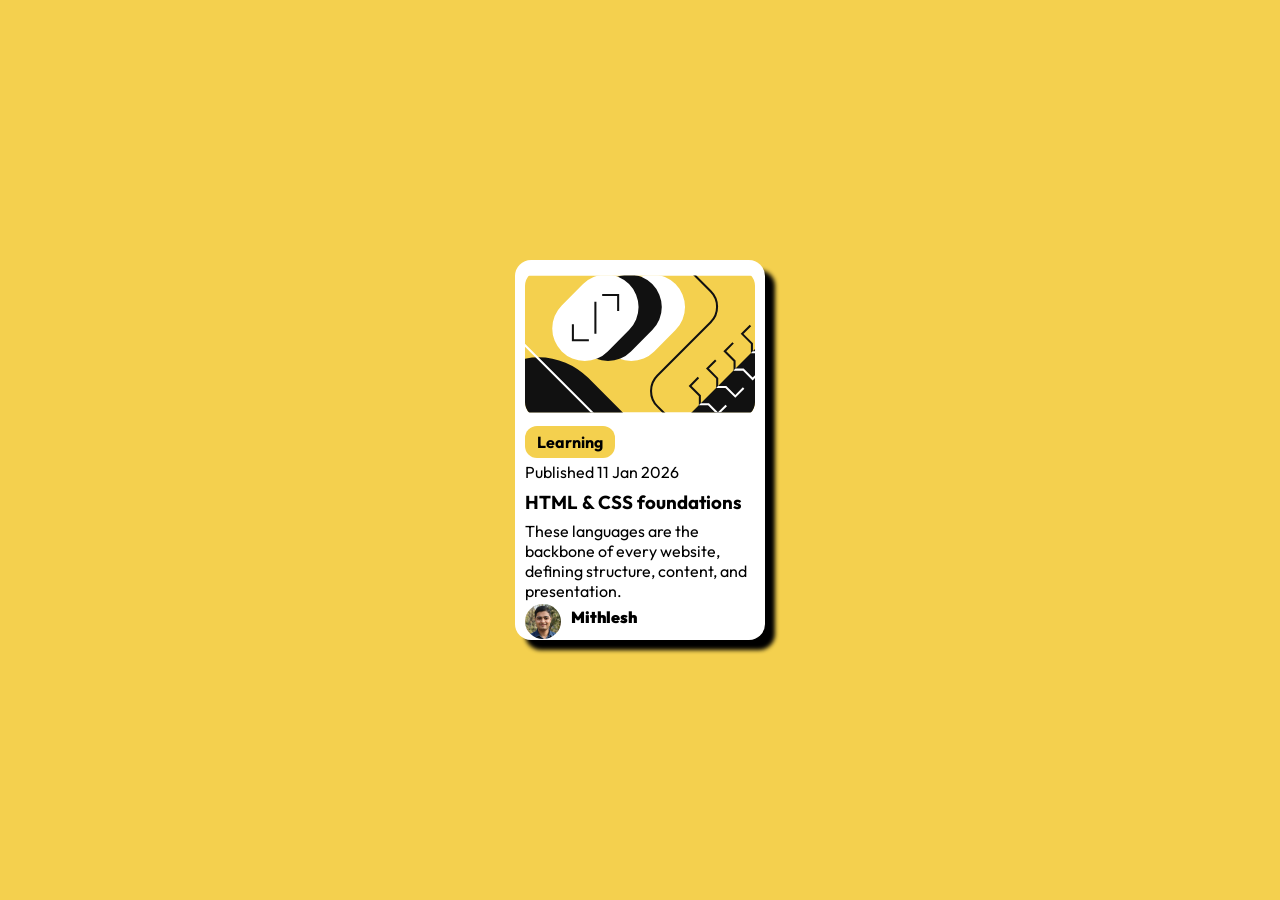
==== Blog Review - Card/index.html @ 5bf2940b "Hardcore" ====
<!DOCTYPE html>
<html lang="en">
  <head>
    <meta charset="UTF-8" />
    <meta name="viewport" content="width=device-width, initial-scale=1.0" />
    <title>Blog preview card</title>
    <link rel="stylesheet" href="style.css" />
  </head>
  <body>
    <div class="card">
      <img class="main" src="assets/images/illustration-article.svg" alt="">
      <div class="_tag">Learning</div>
      <div class="_date">Published 11 Jan 2026</div>
      <h3>HTML & CSS foundations</h3>
      <p>
        These languages are the backbone of every website, defining structure,
        content, and presentation.
      </p>
      <div class="author">
        <img src="assets/images/mithlesh.png" alt="author image">
        <span>Mithlesh</span>
      </div>
    </div>
  </body>
</html>
---- Blog Review - Card/style.css ----
@import url("https://fonts.googleapis.com/css2?family=Outfit:wght@100..900&display=swap");

* {
  margin: 0;
  padding: 0;
  box-sizing: border-box;
}

html,
body {
  background-color: hsl(47, 88%, 63%);
  width: 100%;
  height: 100%;
  display: flex;
  justify-content: center;
  align-items: center;
  font-family: "Outfit", Arial, sans-serif;
  font-style: normal;
  /* font-optical-sizing: auto; */
}

.card {
  height: 380px;
  width: 250px;
  box-shadow: 10px 10px 4px black;
  border-radius: 16px;
  padding: 10px 10px 0px 10px;
  background-color: white;
}

.card .main {
  border-radius: 16px;
  height: 40%;
  width: 100%;
  margin-bottom: 10px;
}

._tag {
  display: inline;
  background-color: hsl(47, 88%, 63%);
  padding: 6px 12px;
  border-radius: 12px;
  font-weight: 700;
}

._date {
  padding: 10px 5px 7.5px 0px;
}

h3 {
  font-weight: bolder;
  padding: 0px 0px 7px;
}

p {
  padding: 0px 0px 3px;
}

.author {
  display: flex;
  align-items: left;
  gap: 10px;
}

.author img {
  display: inline;
  height: 35px;
  padding: 0px 0px 0px 0px;
  width: 36px;
  border-radius: 50%;
  
}

.author span {
  font-size: 16px;
  font-weight: 900;
  padding: 3px 13px 13px 0px;
}
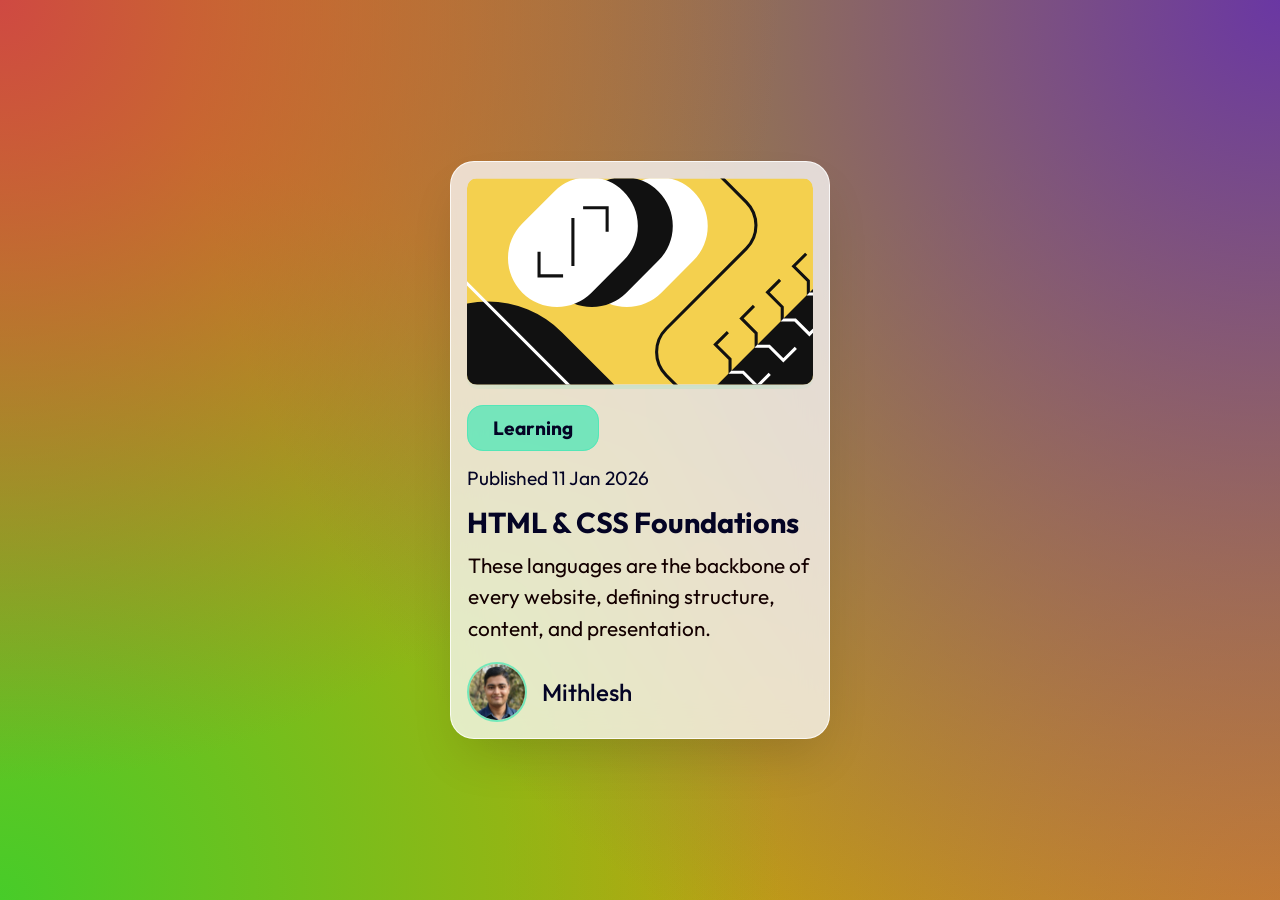
==== commit 181016b0: "minor upgrades" ====
--- a/Blog Review - Card/index.html
+++ b/Blog Review - Card/index.html
@@ -3,23 +3,44 @@
   <head>
     <meta charset="UTF-8" />
     <meta name="viewport" content="width=device-width, initial-scale=1.0" />
-    <title>Blog preview card</title>
+    <title>Blog Preview Card</title>
+    <link rel="preconnect" href="https://fonts.googleapis.com" />
+    <link rel="preconnect" href="https://fonts.gstatic.com" crossorigin />
+    <link
+      rel="stylesheet"
+      href="https://fonts.googleapis.com/css2?family=Outfit:wght@100..900&display=swap"
+    />
     <link rel="stylesheet" href="style.css" />
   </head>
   <body>
-    <div class="card">
-      <img class="main" src="assets/images/illustration-article.svg" alt="">
-      <div class="_tag">Learning</div>
-      <div class="_date">Published 11 Jan 2026</div>
-      <h3>HTML & CSS foundations</h3>
-      <p>
-        These languages are the backbone of every website, defining structure,
-        content, and presentation.
-      </p>
-      <div class="author">
-        <img src="assets/images/mithlesh.png" alt="author image">
-        <span>Mithlesh</span>
-      </div>
-    </div>
+    <main class="container">
+      <article id="card">
+        <div class="upper">
+          <img
+            class="illus"
+            src="assets/images/illustration-article.svg"
+            alt="article image"
+          />
+        </div>
+        <div class="middle">
+          <p class="tag">Learning</p>
+          <p>Published 11 Jan 2026</p>
+        </div>
+        <div class="lowerhalf">
+          <div class="content">
+            <h1>HTML & CSS Foundations</h1>
+            <p>
+              These languages are the backbone of every website, defining
+              structure, content, and presentation.
+            </p>
+          </div>
+          <div class="lower">
+            <img src="assets/images/mithlesh.png" alt="author image" />
+            <span>Mithlesh</span>
+          </div>
+        </div>
+      </article>
+    </main>
+    <script src="script_blog.js"></script>
   </body>
 </html>
--- a/Blog Review - Card/style.css
+++ b/Blog Review - Card/style.css
@@ -1,4 +1,11 @@
-@import url("https://fonts.googleapis.com/css2?family=Outfit:wght@100..900&display=swap");
+:root {
+  --bg-clr: rgba(185, 170, 10, 1);
+  --cd-clr: rgba(255, 255, 255, 0.75); /* Lower opacity for glass effect */
+  --ani-clr: rgba(71, 231, 183, 0.712);
+  --txt-pr: rgb(4, 4, 37);
+  --txt-sc: rgb(20, 0, 0);
+  --bg-shdw: 0px 25px 50px -12px rgba(0, 0, 0, 0.15);
+}
 
 * {
   margin: 0;
@@ -6,73 +13,101 @@
   box-sizing: border-box;
 }
 
-html,
 body {
-  background-color: hsl(47, 88%, 63%);
-  width: 100%;
-  height: 100%;
+  background-color: var(--bg-clr);
+  min-height: 100dvh;
   display: flex;
   justify-content: center;
   align-items: center;
-  font-family: "Outfit", Arial, sans-serif;
-  font-style: normal;
-  /* font-optical-sizing: auto; */
+  font-family: "Outfit", sans-serif;
+  background-image: radial-gradient(circle at 0% 0%, #cf4942 0, transparent 50%),
+    radial-gradient(circle at 100% 0%, #6a37a3 0, transparent 70%),
+    radial-gradient(circle at 0% 100%, #47cc29 0, transparent 50%),
+    radial-gradient(circle at 100% 100%, #d6891e 0, transparent 50%);
+  perspective: 1000px; /*Essential for 3D Effect*/
 }
 
-.card {
-  height: 380px;
-  width: 250px;
-  box-shadow: 10px 10px 4px black;
-  border-radius: 16px;
-  padding: 10px 10px 0px 10px;
-  background-color: white;
+.container {
+  transform-style: preserve-3d;
 }
 
-.card .main {
-  border-radius: 16px;
-  height: 40%;
+#card {
   width: 100%;
-  margin-bottom: 10px;
+  max-width: 380px;
+  box-shadow: var(--bg-shdw);
+  border-radius: 24px;
+  margin: 24px 0px;
+  padding: 16px;
+  background-color: var(--cd-clr);
+  backdrop-filter: blur(16px);
+  -webkit-backdrop-filter: blur(16px);
+  border: 1px solid rgba(255, 255, 255, 0.8);
+  transition: transform 0.1s ease-out;
 }
 
-._tag {
-  display: inline;
-  background-color: hsl(47, 88%, 63%);
-  padding: 6px 12px;
-  border-radius: 12px;
-  font-weight: 700;
+.upper {
+  padding: 0.1px;
+  border-radius: 10px;
+  margin-bottom: 15px;
+  overflow: hidden;
+  transform: translateZ(20px);
 }
 
-._date {
-  padding: 10px 5px 7.5px 0px;
+.illus {
+  width: 100%;
+  height: auto;
+  border-radius: 10px;
+  box-shadow: 0px 0px 40px -15px var(--ani-clr);
 }
 
-h3 {
-  font-weight: bolder;
-  padding: 0px 0px 7px;
+.middle {
+  color: var(--txt-pr);
+  font-size: 1.2rem;
+  line-height: 2.6;
 }
 
-p {
-  padding: 0px 0px 3px;
+.middle .tag {
+  padding: 10px 25px;
+  font-weight: 700;
+  display: inline;
+  border: 1px solid var(--ani-clr);
+  background-color: var(--ani-clr);
+  border-radius: 16px;
 }
 
-.author {
-  display: flex;
-  align-items: left;
-  gap: 10px;
+.lowerhalf {
+  transform: translateZ(10px);
+}
+.content h1 {
+  color: var(--txt-pr);
+  font-size: 1.8rem;
+  margin-bottom: 10px;
+  font-weight: 700;  
 }
 
-.author img {
-  display: inline;
-  height: 35px;
-  padding: 0px 0px 0px 0px;
-  width: 36px;
-  border-radius: 50%;
-  
+.content p {
+  font-size: 1.3rem;
+  color: var(--txt-sc);
+  font-weight: 400;
+  margin-bottom: 18px;
+  line-height: 1.5;
+  padding: 0 1px;
 }
 
-.author span {
-  font-size: 16px;
-  font-weight: 900;
-  padding: 3px 13px 13px 0px;
+.lower {
+  display: flex;
 }
+
+.lower img {
+  width: 60px;
+  height: 60px;
+  border-radius: 50%;
+  border: 2px solid var(--ani-clr);
+}
+
+.lower span {
+  font-size: 1.5rem;
+  font-weight: 500;
+  color: var(--txt-pr);
+  padding: 15px;
+}
